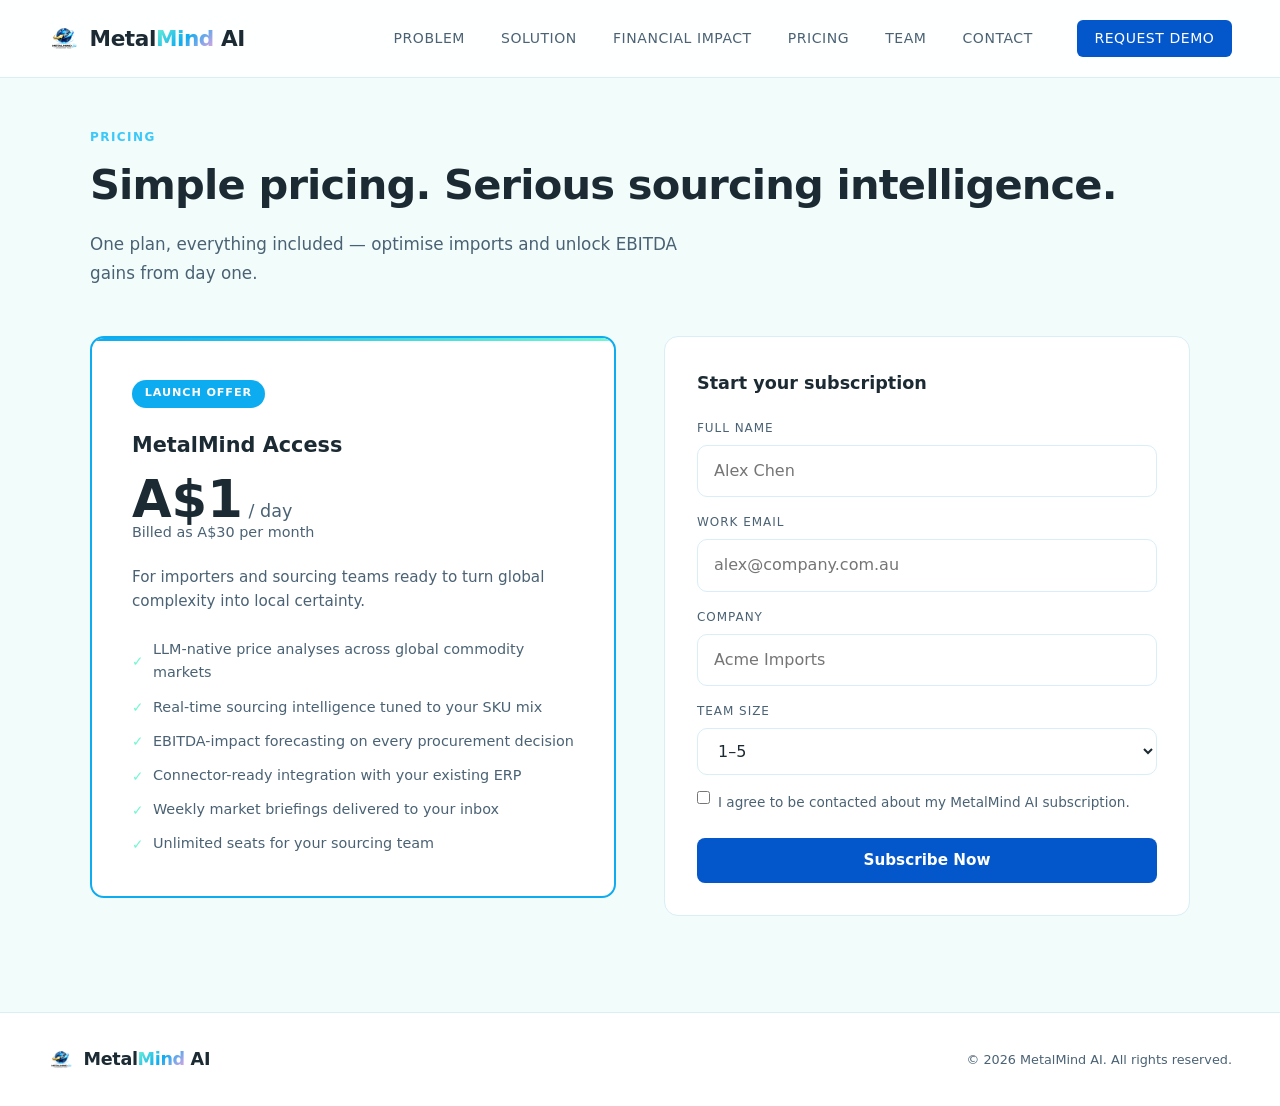
==== pricing.html @ 7d33023b "Add subscription pricing page with A\$1/day plan - New pricing.html with plan card (A$1/day, A$30/mo" ====
<!DOCTYPE html>
<html lang="en">
<head>
<meta charset="UTF-8">
<meta name="viewport" content="width=device-width, initial-scale=1.0">
<title>Pricing — MetalMind AI</title>
<link rel="icon" type="image/jpeg" href="Logo/Logo.png">
<link rel="stylesheet" href="styles.css">
</head>
<body>

<!-- NAV -->
<nav>
  <div class="nav-logo">
    <a href="index.html" style="display:flex;align-items:center;gap:0.6rem;text-decoration:none;color:inherit;">
      <img src="Logo/Logo.png" alt="MetalMind AI" class="nav-logo-img">
      <span class="nav-logo-name">Metal<span>Mind</span> AI</span>
    </a>
  </div>
  <div class="nav-links">
    <a href="challenge.html">Problem</a>
    <a href="solution.html">Solution</a>
    <a href="financial-impact.html">Financial Impact</a>
    <a href="pricing.html">Pricing</a>
    <a href="index.html#team">Team</a>
    <a href="index.html#contact">Contact</a>
    <a href="#" class="nav-demo-btn" onclick="return false;">Request Demo</a>
  </div>
</nav>

<!-- PRICING -->
<section class="pricing" id="pricing" style="padding-top: 8rem;">
  <div class="container">
    <div class="section-label">Pricing</div>
    <h2>Simple pricing. Serious sourcing intelligence.</h2>
    <p class="section-desc">One plan, everything included — optimise imports and unlock EBITDA gains from day one.</p>

    <div class="pricing-layout">

      <!-- Plan card -->
      <div class="pricing-card reveal">
        <div class="pricing-badge">Launch Offer</div>
        <h3 style="font-size:1.3rem;font-weight:700;margin-bottom:0.75rem;">MetalMind Access</h3>
        <div class="pricing-amount">A$1<span> / day</span></div>
        <div class="pricing-billing-note">Billed as A$30 per month</div>
        <p class="pricing-target">For importers and sourcing teams ready to turn global complexity into local certainty.</p>
        <ul class="pricing-features">
          <li>LLM-native price analyses across global commodity markets</li>
          <li>Real-time sourcing intelligence tuned to your SKU mix</li>
          <li>EBITDA-impact forecasting on every procurement decision</li>
          <li>Connector-ready integration with your existing ERP</li>
          <li>Weekly market briefings delivered to your inbox</li>
          <li>Unlimited seats for your sourcing team</li>
        </ul>
      </div>

      <!-- Subscribe form (static / inert) -->
      <form class="subscribe-form reveal" onsubmit="return false;">
        <div class="form-heading">Start your subscription</div>
        <div class="form-group">
          <label for="sub-name">Full name</label>
          <input id="sub-name" type="text" placeholder="Alex Chen">
        </div>
        <div class="form-group">
          <label for="sub-email">Work email</label>
          <input id="sub-email" type="email" placeholder="alex@company.com.au">
        </div>
        <div class="form-group">
          <label for="sub-company">Company</label>
          <input id="sub-company" type="text" placeholder="Acme Imports">
        </div>
        <div class="form-group">
          <label for="sub-team">Team size</label>
          <select id="sub-team">
            <option>1–5</option>
            <option>6–20</option>
            <option>21–100</option>
            <option>100+</option>
          </select>
        </div>
        <label class="form-check">
          <input type="checkbox"> I agree to be contacted about my MetalMind AI subscription.
        </label>
        <button type="submit" class="btn btn-primary">Subscribe Now</button>
      </form>

    </div>
  </div>
</section>

<!-- FOOTER -->
<footer>
  <div class="nav-logo" style="font-size: 1.1rem;">
    <img src="Logo/Logo.png" alt="MetalMind AI" class="nav-logo-img" style="width:26px;height:26px;">
    <span class="nav-logo-name">Metal<span>Mind</span> AI</span>
  </div>
  <div>© 2026 MetalMind AI. All rights reserved.</div>
</footer>

<script>
  const observer = new IntersectionObserver(
    entries => entries.forEach(e => { if (e.isIntersecting) { e.target.classList.add('in-view'); observer.unobserve(e.target); } }),
    { threshold: 0.12 }
  );
  document.querySelectorAll('.reveal').forEach(el => observer.observe(el));
</script>

</body>
</html>
---- styles.css ----
:root {
    --bg-primary: #ffffff;
    --bg-secondary: #f5feff;
    --bg-card: #ffffff;
    --bg-4: #edfcfa;
    --border: #d8eef8;
    --text-primary: #1c2b33;
    --text-secondary: #4a6274;
    --accent: #0dacf1;
    --accent-2: #3cc8f8;
    --accent-dim: rgba(13, 172, 241, 0.12);
    --accent-glow: rgba(13, 172, 241, 0.30);
    --violet: #71f6d2;
    --violet-2: #5ae8c2;
    --violet-3: #c2fbed;
    --violet-dim: rgba(113, 246, 210, 0.18);
    --green: #71f6d2;
    --yellow: #f5a3e0;
    --accent-gradient: linear-gradient(135deg, #71f6d2 0%, #0dacf1 50%, #f5a3e0 100%);
  }

  *, *::before, *::after { margin: 0; padding: 0; box-sizing: border-box; }

  html { scroll-behavior: smooth; }

  body {
    font-family: 'Segoe UI', system-ui, sans-serif;
    background:
      linear-gradient(rgba(255,255,255,0.95), rgba(255,255,255,0.95)),
      url('bg.jpg') center top / cover no-repeat fixed;
    color: var(--text-primary);
    line-height: 1.65;
    overflow-x: hidden;
  }

  /* ─── NAV ─── */
  nav {
    position: fixed; top: 0; left: 0; right: 0;
    z-index: 100;
    padding: 1.25rem 3rem;
    display: flex; align-items: center; justify-content: space-between;
    background: rgba(255, 255, 255, 0.92);
    backdrop-filter: blur(20px);
    border-bottom: 1px solid var(--border);
  }
  .nav-logo {
    display: flex; align-items: center; gap: 0.6rem;
    font-family: 'Segoe UI', system-ui, sans-serif;
    font-size: 1.35rem; font-weight: 700;
    letter-spacing: -0.02em;
    color: var(--text-primary);
    text-decoration: none;
  }
  .nav-logo-img {
    width: 32px; height: 32px;
    border-radius: 7px;
    object-fit: cover;
    flex-shrink: 0;
  }
  .nav-logo-name span {
    background: var(--accent-gradient);
    -webkit-background-clip: text;
            background-clip: text;
    -webkit-text-fill-color: transparent;
    color: transparent;
  }
  .nav-links { display: flex; align-items: center; gap: 2.25rem; }
  .nav-links a {
    color: var(--text-secondary);
    text-decoration: none;
    font-size: 0.875rem;
    font-weight: 500;
    letter-spacing: 0.04em;
    text-transform: uppercase;
    transition: color 0.3s;
  }
  .nav-links a:hover { color: var(--accent); }
  .nav-demo-btn {
    margin-left: 0.5rem;
    padding: 0.45rem 1.1rem;
    border-radius: 6px;
    background: #0457cb;
    color: #fff !important;
    font-size: 0.875rem;
    font-weight: 600;
    letter-spacing: 0.04em;
    text-transform: uppercase;
    text-decoration: none;
    transition: background 0.25s, box-shadow 0.25s, transform 0.25s;
    white-space: nowrap;
  }
  .nav-demo-btn:hover {
    background: #0171e3;
    box-shadow: 0 8px 30px rgba(4,87,203,0.35), 0 0 0 1px rgba(113,246,210,0.30);
    transform: translateY(-2px);
  }

  /* ─── HERO ─── */
  .hero {
    min-height: 100vh;
    display: flex; flex-direction: column;
    align-items: center; justify-content: center;
    text-align: center;
    padding: 8rem 2rem 5rem;
    position: relative;
    overflow: hidden;
  }
  .hero::before {
    content: '';
    position: absolute; inset: 0;
    background:
      radial-gradient(ellipse 60% 50% at 50% 40%, rgba(13, 172, 241, 0.10) 0%, transparent 70%),
      radial-gradient(ellipse 40% 35% at 70% 60%, rgba(245, 163, 224, 0.08) 0%, transparent 70%);
    pointer-events: none;
    animation: auroraDrift 20s ease-in-out infinite;
  }
  @keyframes auroraDrift {
    0%   { transform: translate(0, 0)   scale(1); }
    33%  { transform: translate(2%, -3%) scale(1.04); }
    66%  { transform: translate(-3%, 2%) scale(1.07); }
    100% { transform: translate(0, 0)   scale(1); }
  }
  .hero-logo {
    width: min(410px, 45vw);
    height: auto;
    border-radius: 0;
    object-fit: cover;
    margin-bottom: 1.75rem;
    box-shadow: none;
    animation: fadeUp 0.8s ease both;
  }

  .hero-badge {
    display: inline-flex; align-items: center; gap: 0.5rem;
    background: rgba(13, 172, 241, 0.22);
    border: 1px solid rgba(13, 172, 241, 0.55);
    border-radius: 100px;
    padding: 0.4rem 1.1rem;
    font-size: 0.8rem;
    font-weight: 600;
    color: #0a2a3d;
    letter-spacing: 0.06em;
    text-transform: uppercase;
    margin-bottom: 2rem;
    animation: fadeUp 0.8s ease both;
  }
  .hero-badge::before {
    content: '';
    width: 8px; height: 8px;
    border-radius: 50%;
    background: var(--accent);
    flex-shrink: 0;
    animation: pulseRing 2.4s ease-out infinite;
  }
  @keyframes pulseRing {
    0%   { box-shadow: 0 0 0 0    rgba(13, 172, 241, 0.60); opacity: 1; }
    70%  { box-shadow: 0 0 0 10px rgba(13, 172, 241, 0);    opacity: 1; }
    100% { box-shadow: 0 0 0 0    rgba(13, 172, 241, 0);    opacity: 1; }
  }

  h1 {
    font-family: 'Segoe UI', system-ui, sans-serif;
    font-size: clamp(2.5rem, 5.5vw, 4.5rem);
    font-weight: 700;
    line-height: 1.1;
    letter-spacing: -0.03em;
    max-width: 820px;
    animation: fadeUp 0.8s 0.1s ease both;
  }
  h1 em {
    font-style: italic;
    padding-right: 0.12em;
    background: var(--accent-gradient);
    background-size: 200% 100%;
    -webkit-background-clip: text;
            background-clip: text;
    -webkit-text-fill-color: transparent;
    color: transparent;
  }

  .hero-sub {
    max-width: 560px;
    margin-top: 1.5rem;
    font-size: 1.1rem;
    color: var(--text-secondary);
    line-height: 1.7;
    animation: fadeUp 0.8s 0.2s ease both;
  }

  .hero-ctas {
    display: flex; gap: 1rem;
    margin-top: 2.5rem;
    animation: fadeUp 0.8s 0.3s ease both;
  }
  .btn {
    display: inline-flex; align-items: center; gap: 0.5rem;
    padding: 0.85rem 2rem;
    border-radius: 8px;
    font-family: 'Segoe UI', system-ui, sans-serif;
    font-size: 0.95rem;
    font-weight: 600;
    text-decoration: none;
    cursor: pointer;
    transition: all 0.3s;
    border: none;
  }
  .btn-primary {
    background: #0457cb;
    color: #fff;
  }
  .btn-primary:hover {
    background: #0171e3;
    box-shadow: 0 8px 30px rgba(4,87,203,0.35), 0 0 0 1px rgba(113,246,210,0.30);
    transform: translateY(-2px);
  }
  .btn-secondary {
    background: transparent;
    color: var(--text-primary);
    border: 1px solid var(--border);
  }
  .btn-secondary:hover {
    border-color: var(--accent);
    color: var(--accent);
  }

  .hero-metrics {
    display: flex; gap: 3rem;
    margin-top: 4rem;
    padding-top: 3rem;
    border-top: 1px solid var(--border);
    animation: fadeUp 0.8s 0.4s ease both;
  }
  .metric { text-align: center; }
  .metric-value {
    font-family: 'Segoe UI', system-ui, sans-serif;
    font-size: 2rem; font-weight: 700;
    background: linear-gradient(135deg, #1a8fd1 0%, #0a52a0 50%, #0d3478 100%);
    background-size: 200% 100%;
    -webkit-background-clip: text;
            background-clip: text;
    -webkit-text-fill-color: transparent;
    color: transparent;
  }
  .metric-label {
    font-size: 0.78rem;
    color: var(--text-secondary);
    text-transform: uppercase;
    letter-spacing: 0.08em;
    margin-top: 0.25rem;
  }

  @keyframes fadeUp {
    from { opacity: 0; transform: translateY(24px); }
    to { opacity: 1; transform: translateY(0); }
  }

  /* ─── SECTIONS ─── */
  section { padding: 6rem 2rem; }

  .container {
    max-width: 1100px;
    margin: 0 auto;
  }

  .section-label {
    font-size: 0.75rem;
    font-weight: 600;
    letter-spacing: 0.12em;
    text-transform: uppercase;
    color: var(--accent);
    margin-bottom: 0.75rem;
  }

  h2 {
    font-family: 'Segoe UI', system-ui, sans-serif;
    font-size: clamp(1.8rem, 3.5vw, 2.6rem);
    font-weight: 700;
    letter-spacing: -0.02em;
    line-height: 1.2;
    margin-bottom: 1.25rem;
  }

  .section-desc {
    color: var(--text-secondary);
    font-size: 1.05rem;
    max-width: 600px;
    line-height: 1.75;
  }

  /* ─── PROBLEM ─── */
  .problem { background: rgba(237,252,250,0.72); }

  .problem-grid {
    display: grid;
    grid-template-columns: 1fr 1fr;
    gap: 2rem;
    margin-top: 3rem;
  }
  .problem-card {
    background: var(--bg-card);
    border: 1px solid var(--border);
    border-radius: 12px;
    padding: 2rem;
    position: relative;
    transition: border-color 0.3s, box-shadow 0.3s, transform 0.3s;
    overflow: hidden;
  }
  .problem-card::before {
    content: '';
    position: absolute; top: 0; left: 0; right: 0; height: 3px;
    background: var(--accent-gradient);
    opacity: 0;
    transition: opacity 0.3s;
  }
  .problem-card:hover::before { opacity: 1; }
  .problem-card:hover {
    border-color: rgba(13, 172, 241, 0.40);
    box-shadow: 0 8px 32px rgba(13,172,241,0.10);
    transform: translateY(-4px);
  }
  .problem-icon {
    width: 44px; height: 44px;
    border-radius: 10px;
    background: rgba(13, 172, 241, 0.10);
    border: 1px solid rgba(13, 172, 241, 0.20);
    display: flex; align-items: center; justify-content: center;
    font-size: 1.25rem;
    margin-bottom: 1.25rem;
  }
  .problem-card h3 {
    font-family: 'Segoe UI', system-ui, sans-serif;
    font-size: 1.15rem;
    font-weight: 600;
    margin-bottom: 0.6rem;
  }
  .problem-card p {
    color: var(--text-secondary);
    font-size: 0.93rem;
    line-height: 1.7;
  }

  /* ─── SOLUTION ─── */
  .solution-content {
    display: grid;
    grid-template-columns: 1fr 1fr;
    gap: 4rem;
    align-items: start;
    margin-top: 3rem;
  }
  .solution-text p {
    color: var(--text-secondary);
    font-size: 1rem;
    line-height: 1.8;
    margin-bottom: 1.5rem;
  }
  .solution-features { display: flex; flex-direction: column; gap: 1.25rem; }
  .feature {
    display: flex; align-items: flex-start; gap: 1rem;
    padding: 1.25rem 1.5rem;
    background: var(--bg-card);
    border: 1px solid var(--border);
    border-radius: 10px;
    transition: border-color 0.3s;
  }
  .feature:hover {
    border-color: rgba(113, 246, 210, 0.55);
    box-shadow: 0 4px 20px rgba(113, 246, 210, 0.12);
  }
  .feature-dot {
    width: 8px; height: 8px;
    border-radius: 50%;
    background: var(--violet-2);
    margin-top: 6px;
    flex-shrink: 0;
    box-shadow: 0 0 8px rgba(113, 246, 210, 0.6);
  }
  .feature h4 {
    font-size: 0.95rem;
    font-weight: 600;
    margin-bottom: 0.25rem;
  }
  .feature p {
    color: var(--text-secondary);
    font-size: 0.88rem;
    line-height: 1.6;
  }

  /* ─── PRICING ─── */
  .pricing { background: rgba(237,252,250,0.72); }
  .pricing-layout {
    display: grid;
    grid-template-columns: 1fr 1fr;
    gap: 3rem;
    margin-top: 3rem;
    align-items: start;
  }
  .pricing-card {
    background: var(--bg-card);
    border: 2px solid var(--accent);
    border-radius: 14px;
    padding: 2.5rem;
    position: relative;
    overflow: hidden;
  }
  .pricing-card::before {
    content: '';
    position: absolute; top: 0; left: 0; right: 0;
    height: 3px;
    background: linear-gradient(90deg, var(--accent), var(--violet));
  }
  .pricing-badge {
    display: inline-block;
    background: var(--accent);
    color: #fff;
    font-size: 0.7rem;
    font-weight: 700;
    letter-spacing: 0.08em;
    text-transform: uppercase;
    padding: 0.3rem 0.8rem;
    border-radius: 100px;
    margin-bottom: 1.25rem;
  }
  .pricing-amount {
    font-family: 'Segoe UI', system-ui, sans-serif;
    font-size: 3.2rem;
    font-weight: 700;
    line-height: 1;
  }
  .pricing-amount span {
    font-size: 1.1rem;
    font-weight: 400;
    color: var(--text-secondary);
    font-family: 'Segoe UI', system-ui, sans-serif;
  }
  .pricing-target {
    font-size: 0.95rem;
    color: var(--text-secondary);
    margin-top: 0.5rem;
    margin-bottom: 1.5rem;
    line-height: 1.6;
  }
  .pricing-features {
    list-style: none;
    display: flex; flex-direction: column;
    gap: 0.65rem;
  }
  .pricing-features li {
    display: flex; align-items: center; gap: 0.6rem;
    font-size: 0.9rem;
    color: var(--text-secondary);
  }
  .pricing-features li::before {
    content: '✓';
    color: var(--green);
    font-weight: 700;
    font-size: 0.85rem;
  }
  .pricing-strategy {
    display: flex; flex-direction: column;
    gap: 1.25rem;
  }
  .strategy-card {
    background: var(--bg-card);
    border: 1px solid var(--border);
    border-radius: 10px;
    padding: 1.5rem;
    transition: border-color 0.3s;
  }
  .strategy-card:hover { border-color: rgba(13, 172, 241, 0.40); }
  .strategy-phase {
    font-family: 'Consolas', monospace;
    font-size: 0.7rem;
    color: var(--accent-2);
    letter-spacing: 0.1em;
    text-transform: uppercase;
    margin-bottom: 0.5rem;
  }
  .strategy-card h4 {
    font-size: 1rem;
    font-weight: 600;
    margin-bottom: 0.35rem;
  }
  .strategy-card p {
    font-size: 0.88rem;
    color: var(--text-secondary);
    line-height: 1.65;
  }

  .pricing-billing-note {
    font-size: 0.9rem;
    color: var(--text-secondary);
    margin-top: -0.25rem;
    margin-bottom: 1.25rem;
  }

  /* ─── SUBSCRIBE FORM ─── */
  .subscribe-form {
    background: var(--bg-card);
    border: 1px solid var(--border);
    border-radius: 14px;
    padding: 2rem;
    display: flex;
    flex-direction: column;
    gap: 1rem;
  }
  .form-heading {
    font-weight: 700;
    font-size: 1.1rem;
    color: var(--text-primary);
    margin-bottom: 0.25rem;
  }
  .form-group {
    display: flex;
    flex-direction: column;
    gap: 0.4rem;
  }
  .form-group label {
    font-size: 0.75rem;
    text-transform: uppercase;
    letter-spacing: 0.08em;
    color: var(--text-secondary);
  }
  .form-group input,
  .form-group select {
    padding: 0.75rem 1rem;
    border: 1px solid var(--border);
    border-radius: 10px;
    background: var(--bg-primary);
    font: inherit;
    color: var(--text-primary);
    transition: border-color 0.2s, box-shadow 0.2s;
  }
  .form-group input:focus,
  .form-group select:focus {
    outline: none;
    border-color: var(--accent);
    box-shadow: 0 0 0 3px var(--accent-dim);
  }
  .form-check {
    display: flex;
    gap: 0.5rem;
    align-items: flex-start;
    font-size: 0.85rem;
    color: var(--text-secondary);
    cursor: pointer;
  }
  .subscribe-form .btn {
    width: 100%;
    margin-top: 0.5rem;
    justify-content: center;
  }

  /* ─── GROWTH ─── */
  .growth-grid {
    display: grid;
    grid-template-columns: 1fr 1fr;
    gap: 2rem;
    margin-top: 3rem;
  }
  .chart-card {
    background: var(--bg-card);
    border: 1px solid var(--border);
    border-radius: 14px;
    padding: 2rem;
  }
  .chart-card h3 {
    font-family: 'Segoe UI', system-ui, sans-serif;
    font-size: 1.15rem;
    margin-bottom: 0.25rem;
  }
  .chart-card .chart-subtitle {
    font-size: 0.8rem;
    color: var(--text-secondary);
    margin-bottom: 1.5rem;
  }
  .chart-area {
    width: 100%;
    height: 240px;
    position: relative;
  }
  .chart-area canvas {
    width: 100% !important;
    height: 100% !important;
  }
  .kpi-row {
    display: grid;
    grid-template-columns: repeat(4, 1fr);
    gap: 1.25rem;
    margin-top: 2rem;
  }
  .kpi-card {
    background: var(--bg-card);
    border: 1px solid var(--border);
    border-radius: 10px;
    padding: 1.5rem;
    text-align: center;
    transition: border-color 0.3s;
  }
  .kpi-card:hover { border-color: rgba(13, 172, 241, 0.40); }
  .kpi-value {
    font-family: 'Segoe UI', system-ui, sans-serif;
    font-size: 1.6rem;
    font-weight: 700;
    background: var(--accent-gradient);
    background-size: 200% 100%;
    -webkit-background-clip: text;
            background-clip: text;
    -webkit-text-fill-color: transparent;
    color: transparent;
  }
  .kpi-label {
    font-size: 0.75rem;
    color: var(--text-secondary);
    text-transform: uppercase;
    letter-spacing: 0.08em;
    margin-top: 0.3rem;
  }
  .projections-table {
    margin-top: 2rem;
    background: var(--bg-card);
    border: 1px solid var(--border);
    border-radius: 14px;
    overflow: hidden;
  }
  .projections-table table {
    width: 100%;
    border-collapse: collapse;
    font-size: 0.88rem;
  }
  .projections-table thead {
    background: var(--accent-dim);
  }
  .projections-table th {
    text-align: left;
    padding: 1rem 1.25rem;
    font-size: 0.75rem;
    font-weight: 600;
    text-transform: uppercase;
    letter-spacing: 0.08em;
    color: var(--text-primary);
    border-bottom: 1px solid var(--border);
  }
  .projections-table td {
    padding: 0.85rem 1.25rem;
    border-bottom: 1px solid var(--border);
    color: var(--text-secondary);
  }
  .projections-table tr:last-child td { border-bottom: none; }
  .projections-table tbody tr:hover { background: rgba(13,172,241,0.05); }
  .projections-table .highlight {
    color: var(--text-primary);
    font-weight: 600;
  }
  .projections-table .revenue-cell {
    color: #0457cb;
    font-family: 'Consolas', monospace;
    font-weight: 500;
  }

  /* ─── TEAM ─── */
  .team-grid {
    display: grid;
    grid-template-columns: repeat(auto-fit, minmax(190px, 1fr));
    gap: 1.5rem;
    margin-top: 3rem;
  }
  .team-card {
    background: var(--bg-card);
    border: 1px solid var(--border);
    border-radius: 12px;
    padding: 2rem 1.5rem;
    text-align: center;
    transition: border-color 0.3s, transform 0.3s, box-shadow 0.3s;
    overflow: hidden;
    position: relative;
  }
  .team-card::before {
    content: '';
    position: absolute; top: 0; left: 0; right: 0; height: 3px;
    background: linear-gradient(90deg, var(--accent) 0%, var(--green) 100%);
    opacity: 0;
    transition: opacity 0.3s;
  }
  .team-card:hover {
    border-color: rgba(13, 172, 241, 0.40);
    transform: translateY(-4px);
    box-shadow: 0 10px 32px rgba(13,172,241,0.10);
  }
  .team-card:hover::before { opacity: 1; }
  .team-avatar {
    width: 112px; height: 112px;
    border-radius: 50%;
    background: linear-gradient(135deg, rgba(13,172,241,0.10), rgba(113,246,210,0.12));
    border: 2px solid rgba(13,172,241,0.22);
    display: flex; align-items: center; justify-content: center;
    margin: 0 auto 1rem;
    font-family: 'Segoe UI', system-ui, sans-serif;
    font-size: 1.1rem;
    font-weight: 700;
    background-clip: padding-box;
    color: var(--accent-2);
    overflow: hidden;
  }
  .team-avatar img {
    width: 100%; height: 100%;
    object-fit: cover;
    border-radius: 50%;
  }
  .team-card h3 {
    font-size: 1rem;
    font-weight: 600;
    margin-bottom: 0.3rem;
  }
  .team-card p {
    color: var(--text-secondary);
    font-size: 0.8rem;
    line-height: 1.5;
  }

  /* ─── CTA / CONTACT ─── */
  .cta {
    background: rgba(237,252,250,0.72);
    text-align: center;
    padding: 5rem 2rem;
  }
  .cta-inner {
    max-width: 620px;
    margin: 0 auto;
  }
  .cta-inner h2 { margin-bottom: 1rem; }
  .cta-inner .section-desc {
    max-width: 100%;
    margin-bottom: 2rem;
  }
  .contact-row {
    display: flex;
    align-items: center;
    justify-content: center;
    gap: 2rem;
    flex-wrap: wrap;
    margin-top: 1.5rem;
  }
  .contact-item {
    display: flex; align-items: center; gap: 0.5rem;
    font-size: 0.9rem;
    color: var(--text-secondary);
  }
  .contact-item a {
    color: var(--accent);
    text-decoration: none;
    transition: opacity 0.3s;
  }
  .contact-item a:hover { opacity: 0.7; }

  /* ─── FOOTER ─── */
  footer {
    padding: 2rem 3rem;
    border-top: 1px solid var(--border);
    display: flex;
    align-items: center;
    justify-content: space-between;
    font-size: 0.8rem;
    color: var(--text-secondary);
  }

  /* ─── SECTION LABEL ─── */
  .section-label { color: var(--accent-2); }

  /* ─── SCROLL REVEAL ─── */
  .reveal {
    opacity: 0;
    transform: translateY(18px);
    transition: opacity 0.55s ease, transform 0.55s ease;
  }
  .reveal.in-view {
    opacity: 1;
    transform: translateY(0);
  }
  .reveal:nth-child(2) { transition-delay: 0.08s; }
  .reveal:nth-child(3) { transition-delay: 0.16s; }
  .reveal:nth-child(4) { transition-delay: 0.24s; }

  /* ─── EBITDA MODEL ─── */
  .ebitda { background: rgba(237,252,250,0.72); }
  .ebitda-intro {
    color: var(--text-secondary);
    font-size: 1.05rem;
    max-width: 680px;
    line-height: 1.75;
    margin-bottom: 2.5rem;
  }
  .ebitda .kpi-row { margin-bottom: 3rem; margin-top: 0; }
  .kpi-card.highlight-card { border-color: var(--accent); }
  .ebitda-grid {
    display: grid;
    grid-template-columns: 1fr 1fr;
    gap: 2rem;
    margin-bottom: 2.5rem;
  }
  .ebitda-chart-card {
    background: var(--bg-card);
    border: 1px solid var(--border);
    border-radius: 14px;
    padding: 2rem;
  }
  .ebitda-chart-card h3 {
    font-size: 1.15rem;
    margin-bottom: 0.25rem;
  }
  .ebitda-chart-card .chart-subtitle {
    font-size: 0.8rem;
    color: var(--text-secondary);
    margin-bottom: 1.5rem;
  }
  .ebitda-table-wrap {
    background: var(--bg-card);
    border: 1px solid var(--border);
    border-radius: 14px;
    overflow: hidden;
    margin-bottom: 2.5rem;
  }
  .ebitda-table-wrap table {
    width: 100%;
    border-collapse: collapse;
    font-size: 0.88rem;
  }
  .ebitda-table-wrap thead { background: var(--accent-dim); }
  .ebitda-table-wrap th {
    text-align: left;
    padding: 1rem 1.5rem;
    font-size: 0.75rem;
    font-weight: 600;
    text-transform: uppercase;
    letter-spacing: 0.08em;
    color: var(--text-primary);
    border-bottom: 1px solid var(--border);
  }
  .ebitda-table-wrap th:not(:first-child) { text-align: right; }
  .ebitda-table-wrap td {
    padding: 0.85rem 1.5rem;
    border-bottom: 1px solid var(--border);
    color: var(--text-secondary);
  }
  .ebitda-table-wrap td:not(:first-child) {
    text-align: right;
    font-family: 'Consolas', monospace;
    font-size: 0.85rem;
  }
  .ebitda-table-wrap tr:last-child td { border-bottom: none; }
  .ebitda-table-wrap tbody tr:hover { background: rgba(13,172,241,0.05); }
  .ebitda-table-wrap .row-label { color: var(--text-primary); font-weight: 500; }
  .ebitda-table-wrap .ebitda-row td {
    color: #0457cb;
    font-weight: 700;
    border-top: 2px solid var(--border);
  }
  .ebitda-table-wrap .improvement-row td { color: var(--violet-2); font-weight: 700; }
  .ebitda-table-wrap .savings-cell { color: var(--violet-2); }
  .ebitda-table-wrap .delta-col { color: var(--violet-2); }
  .assumptions-grid {
    display: grid;
    grid-template-columns: repeat(auto-fit, minmax(220px, 1fr));
    gap: 1rem;
  }
  .assumption-card {
    background: var(--bg-card);
    border: 1px solid var(--border);
    border-radius: 10px;
    padding: 1.25rem 1.5rem;
    transition: border-color 0.3s;
  }
  .assumption-card:hover { border-color: rgba(13, 172, 241, 0.40); }
  .assumption-label {
    font-size: 0.75rem;
    color: var(--text-secondary);
    text-transform: uppercase;
    letter-spacing: 0.08em;
    margin-bottom: 0.35rem;
  }
  .assumption-value {
    font-family: 'Consolas', monospace;
    font-size: 1.1rem;
    font-weight: 600;
    color: var(--text-primary);
  }
  .assumption-value.accent { color: var(--accent); }
  .assumption-value.teal { color: var(--violet-2); }

  /* ─── RESPONSIVE ─── */
  @media (max-width: 768px) {
    nav { padding: 1rem 1.5rem; }
    .nav-links { display: none; }
    .hero-metrics { flex-direction: column; gap: 1.5rem; }
    .problem-grid { grid-template-columns: 1fr; }
    .solution-content { grid-template-columns: 1fr; gap: 2rem; }
    .hero-ctas { flex-direction: column; align-items: center; }
    .pricing-layout { grid-template-columns: 1fr; }
    .ebitda-grid { grid-template-columns: 1fr; }
    .ebitda-table-wrap { overflow-x: auto; }
    .assumptions-grid { grid-template-columns: 1fr 1fr; }
    .growth-grid { grid-template-columns: 1fr; }
    .kpi-row { grid-template-columns: 1fr 1fr; }
    .team-grid { grid-template-columns: 1fr 1fr; }
    footer { flex-direction: column; gap: 0.5rem; text-align: center; }
    .partners-grid { grid-template-columns: repeat(2, 1fr); }
  }

  /* ─── PARTNERS ─── */
  .partners-grid {
    display: grid;
    grid-template-columns: repeat(auto-fit, minmax(160px, 1fr));
    gap: 1.25rem;
    margin-top: 3rem;
    align-items: stretch;
  }
  .partner-card {
    background: var(--bg-card);
    border: 1px solid var(--border);
    border-radius: 12px;
    padding: 1.75rem 1.25rem;
    display: flex;
    align-items: center;
    justify-content: center;
    min-height: 120px;
    transition: transform 0.25s ease, box-shadow 0.25s ease;
  }
  .partner-card:hover {
    transform: translateY(-4px);
    box-shadow: 0 10px 32px rgba(13,172,241,0.10);
  }
  .partner-card img {
    max-width: 100%;
    max-height: 72px;
    width: auto;
    height: auto;
    object-fit: contain;
    display: block;
  }
  .members-grid {
    grid-template-columns: minmax(200px, 260px);
    justify-content: center;
  }

  /* ─── SECTION NAV ─── */
  .section-nav { padding: 5rem 0; }
  .section-nav-grid {
    display: grid; gap: 1.5rem;
    grid-template-columns: repeat(2, 1fr);
  }
  .section-nav-card {
    display: block;
    padding: 2rem;
    background: var(--bg-card);
    border: 1px solid var(--border);
    border-radius: 14px;
    text-decoration: none;
    color: inherit;
    transition: transform 0.2s, border-color 0.2s, box-shadow 0.2s;
  }
  .section-nav-card:hover {
    transform: translateY(-4px);
    border-color: var(--accent);
    box-shadow: 0 12px 32px rgba(13,172,241,0.12);
  }
  .section-nav-card h3 { margin: 0.75rem 0; }
  .section-nav-card p { color: var(--text-secondary); font-size: 0.95rem; }
  .section-nav-cta { display: inline-block; margin-top: 1rem; color: var(--accent); font-weight: 600; }
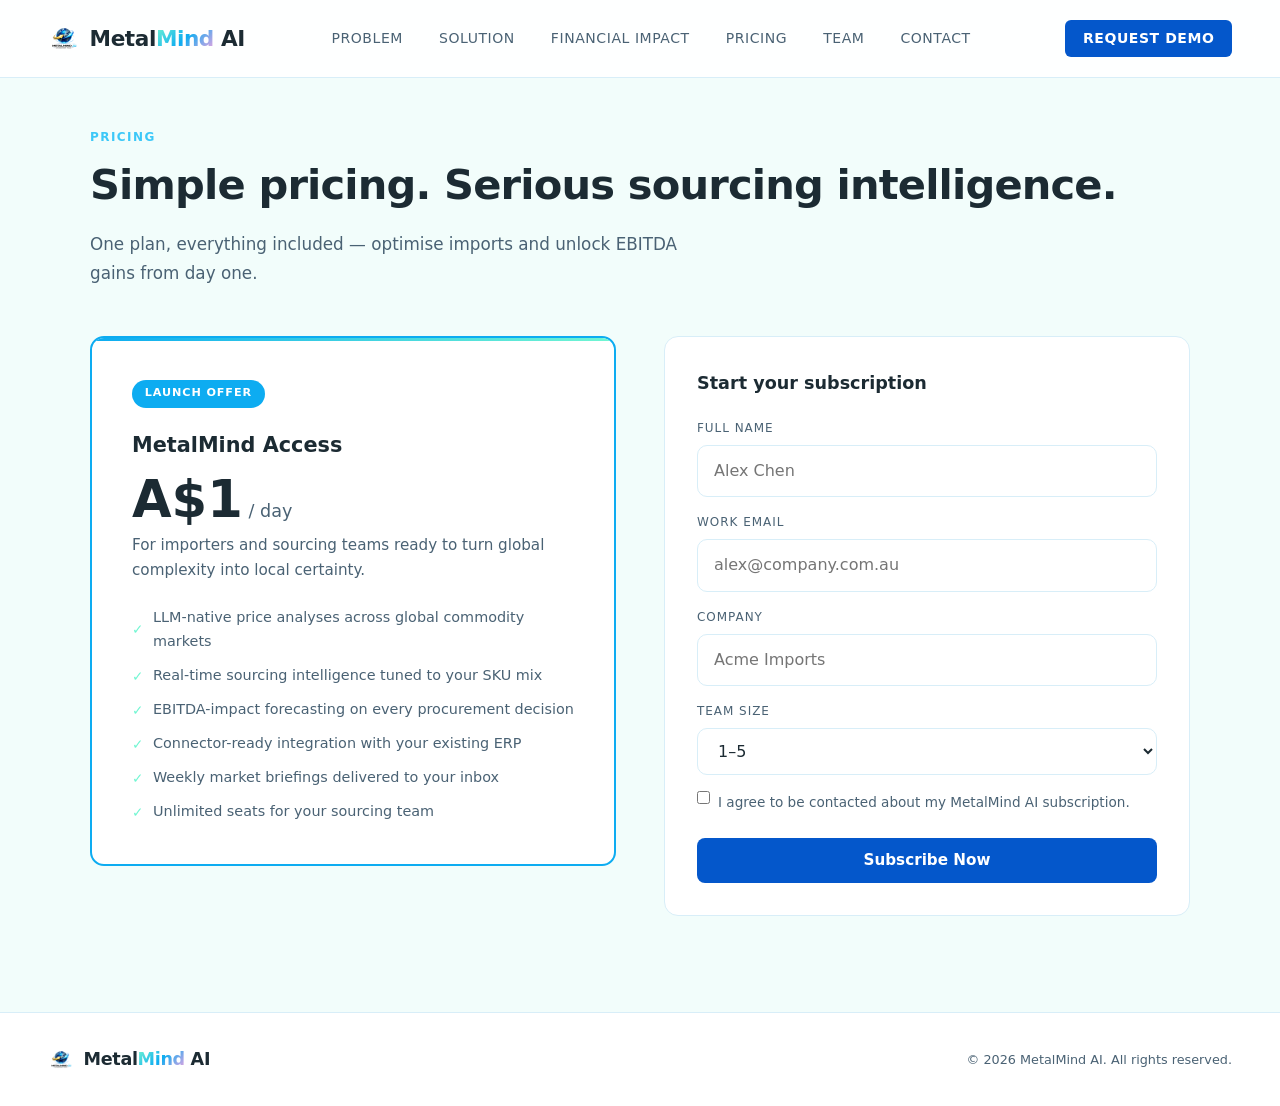
==== commit 92c979e2: "Remove billing note from pricing card Co-Authored-By: Claude Haiku 4.5 <noreply@anthropic.com>" ====
--- a/pricing.html
+++ b/pricing.html
@@ -12,7 +12,7 @@
 <!-- NAV -->
 <nav>
   <div class="nav-logo">
-    <a href="index.html" style="display:flex;align-items:center;gap:0.6rem;text-decoration:none;color:inherit;">
+    <a href="./" style="display:flex;align-items:center;gap:0.6rem;text-decoration:none;color:inherit;">
       <img src="Logo/Logo.png" alt="MetalMind AI" class="nav-logo-img">
       <span class="nav-logo-name">Metal<span>Mind</span> AI</span>
     </a>
@@ -22,10 +22,10 @@
     <a href="solution.html">Solution</a>
     <a href="financial-impact.html">Financial Impact</a>
     <a href="pricing.html">Pricing</a>
-    <a href="index.html#team">Team</a>
-    <a href="index.html#contact">Contact</a>
-    <a href="#" class="nav-demo-btn" onclick="return false;">Request Demo</a>
+    <a href="./#team">Team</a>
+    <a href="./#contact">Contact</a>
   </div>
+  <a href="#" class="nav-demo-btn" onclick="return false;">Request Demo</a>
 </nav>
 
 <!-- PRICING -->
@@ -42,7 +42,6 @@
         <div class="pricing-badge">Launch Offer</div>
         <h3 style="font-size:1.3rem;font-weight:700;margin-bottom:0.75rem;">MetalMind Access</h3>
         <div class="pricing-amount">A$1<span> / day</span></div>
-        <div class="pricing-billing-note">Billed as A$30 per month</div>
         <p class="pricing-target">For importers and sourcing teams ready to turn global complexity into local certainty.</p>
         <ul class="pricing-features">
           <li>LLM-native price analyses across global commodity markets</li>
